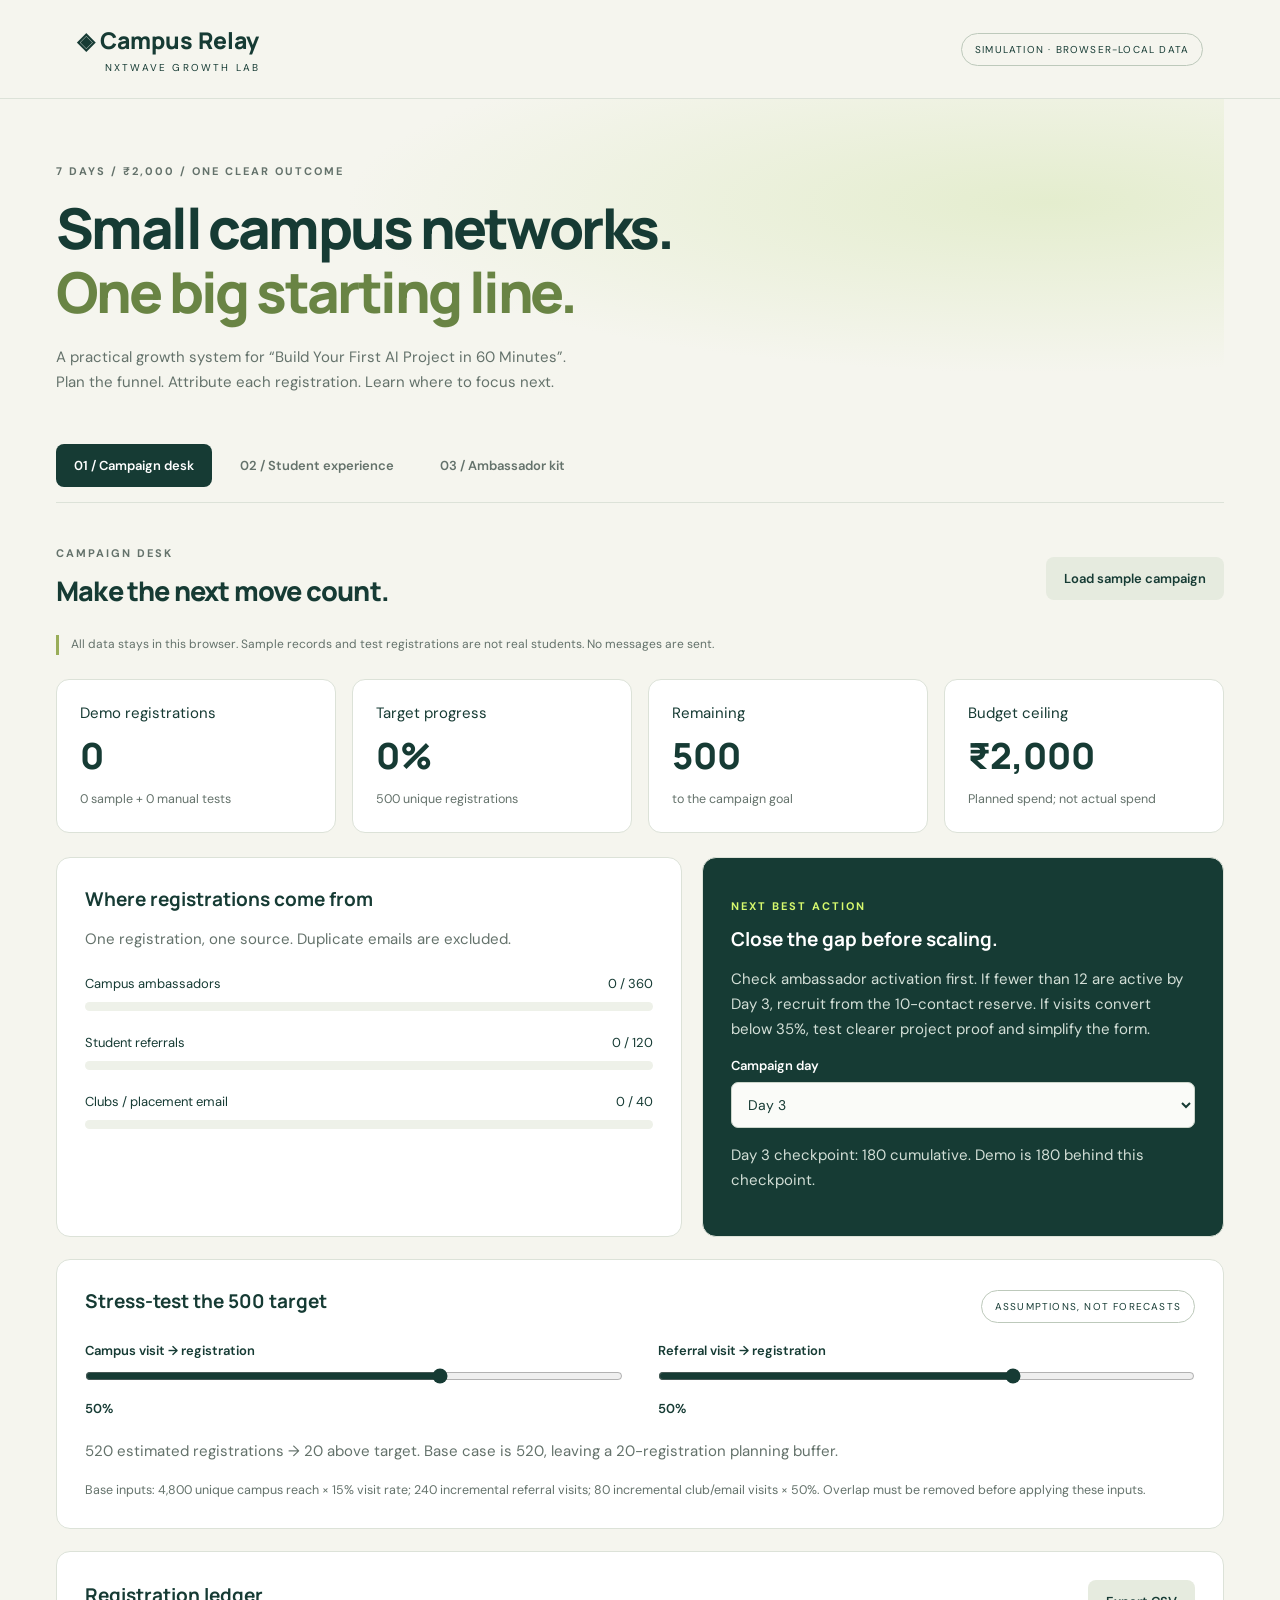
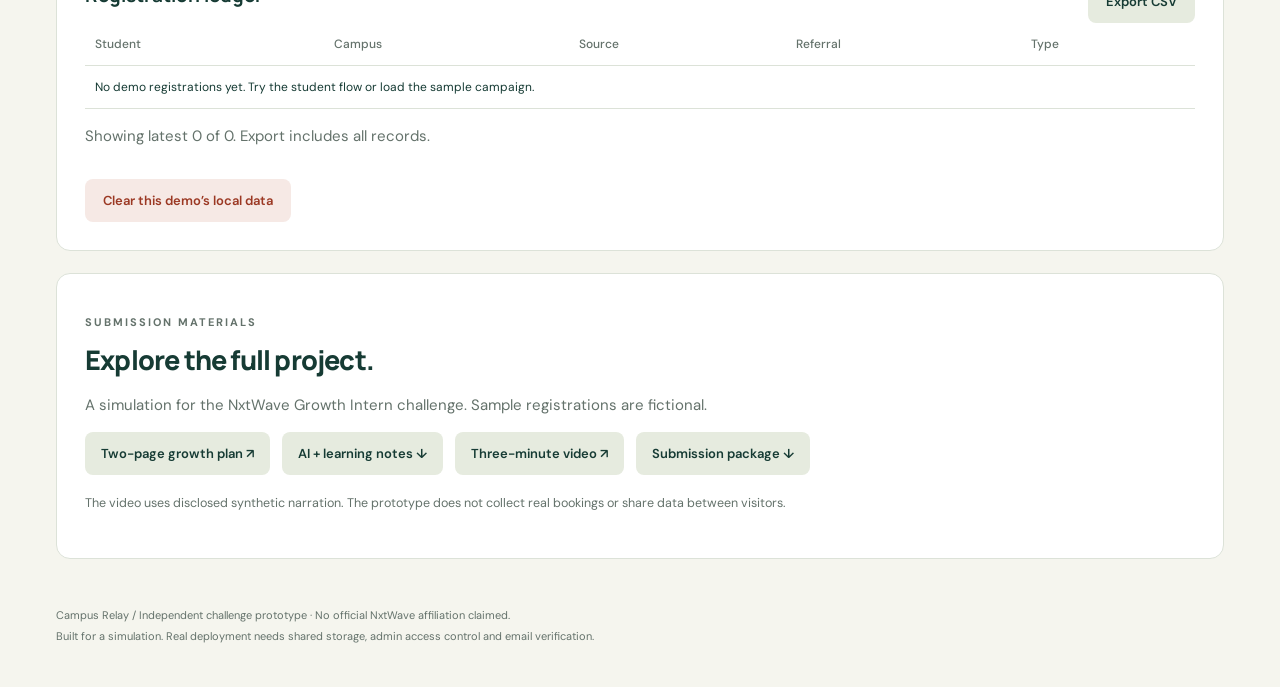
==== public/index.html @ b0dcda12 "Add Campus Relay growth challenge prototype and submission materials" ====
<!doctype html><html lang="en"><head><meta charset="UTF-8"><meta name="viewport" content="width=device-width,initial-scale=1"><title>Campus Relay • Growth Lab</title><link rel="stylesheet" href="style.css"></head><body>
<header><a class="brand" href="#">◈ Campus Relay<span>NXTWAVE GROWTH LAB</span></a><div class="badge">SIMULATION · BROWSER-LOCAL DATA</div></header>
<main><div class="intro"><p class="eyebrow">7 DAYS / ₹2,000 / ONE CLEAR OUTCOME</p><h1>Small campus networks.<br><em>One big starting line.</em></h1><p>A practical growth system for “Build Your First AI Project in 60 Minutes”.<br>Plan the funnel. Attribute each registration. Learn where to focus next.</p></div>
<nav aria-label="Views"><button data-view="dashboard" class="active">01 / Campaign desk</button><button data-view="register">02 / Student experience</button><button data-view="toolkit">03 / Ambassador kit</button></nav>
<section id="dashboard"><div class="section-title"><div><p class="eyebrow">CAMPAIGN DESK</p><h2>Make the next move count.</h2></div><button id="seed" class="secondary">Load sample campaign</button></div><p class="notice">All data stays in this browser. Sample records and test registrations are not real students. No messages are sent.</p><div class="metrics" id="metrics"></div><div class="grid"><article><h3>Where registrations come from</h3><p>One registration, one source. Duplicate emails are excluded.</p><div id="channels"></div></article><article class="dark"><p class="eyebrow">NEXT BEST ACTION</p><h3 id="actionTitle"></h3><p id="action"></p><label for="day">Campaign day</label><select id="day"><option value="1">Day 1</option><option value="2">Day 2</option><option value="3" selected>Day 3</option><option value="4">Day 4</option><option value="5">Day 5</option><option value="6">Day 6</option><option value="7">Day 7</option></select><p id="pace"></p></article></div><article><div class="section-title"><h3>Stress-test the 500 target</h3><span class="badge">ASSUMPTIONS, NOT FORECASTS</span></div><div class="sliders"><label>Campus visit → registration <input id="campusRate" type="range" min="10" max="70" value="50"><output id="campusOut"></output></label><label>Referral visit → registration <input id="refRate" type="range" min="10" max="70" value="50"><output id="refOut"></output></label></div><p id="forecast"></p><small>Base inputs: 4,800 unique campus reach × 15% visit rate; 240 incremental referral visits; 80 incremental club/email visits × 50%. Overlap must be removed before applying these inputs.</small></article><article><div class="section-title"><h3>Registration ledger</h3><button id="export" class="secondary">Export CSV</button></div><div class="table-wrap"><table><thead><tr><th>Student</th><th>Campus</th><th>Source</th><th>Referral</th><th>Type</th></tr></thead><tbody id="ledger"></tbody></table></div><p id="ledgerNote"></p><button id="reset" class="danger">Clear this demo’s local data</button><div id="resetConfirm" hidden><p>Delete only Campus Relay sample and test records from this browser?</p><button id="confirmReset">Yes, clear records</button><button id="cancelReset" class="secondary">Cancel</button></div></article></section>
<section id="register" hidden><div class="grid"><article class="dark"><p class="eyebrow">FREE ONLINE WORKSHOP · PROPOSED CONCEPT</p><h2>Build something you<br>can explain in an interview.</h2><p>Build Your First AI Project in 60 Minutes</p><ul><li>Start with a guided AI study-planner template.</li><li>Customize it for a real student problem.</li><li>Leave with a demo and a README outline.</li></ul><p>For final-year engineering students with basic computer skills. Bring a laptop and internet. No prior AI experience assumed.</p><small>Project, platform and prerequisites need host validation. Workshop date and time are not yet announced. This prototype does not reserve a real seat.</small></article><article><p class="eyebrow">TRY THE REGISTRATION FLOW</p><h2>Your first project starts here.</h2><form id="form"><label>Name<input name="name" required maxlength="60" placeholder="Demo Student"></label><label>Email<input name="email" type="email" required maxlength="120" placeholder="student@example.com"></label><label>College<input name="college" required maxlength="100" placeholder="Example Engineering College"></label><label>Study year<select name="year" required><option value="">Select study year</option><option value="final">Final-year engineering</option><option value="other">Other</option></select></label><label>Source<select name="source" id="source"><option value="campus">Campus WhatsApp / ambassador</option><option value="referral">Student referral</option><option value="club">Club / placement email</option></select></label><label>Referral code (optional)<input name="ref" id="ref" maxlength="20" placeholder="CAMPUS01"></label><label class="check"><input type="checkbox" name="consent" required> I understand this is a local demo. Use fictional details; data stays in this browser until cleared.</label><button type="submit">Create demo registration ↗</button></form><div id="status" role="status" aria-live="polite"></div><div id="success" hidden><h3>You’re in the demo.</h3><p>No real workshop seat or reminder has been created.</p><label>Your referral link<input id="personalLink" readonly></label><button id="copyPersonal" class="secondary">Copy referral link</button><p>Open this link in the same browser profile to test a second student. The site is shareable, but demo records and student referral validation stay in each browser.</p></div></article></div></section>
<section id="toolkit" hidden><div class="section-title"><div><p class="eyebrow">AMBASSADOR KIT</p><h2>Make the invitation useful.</h2></div><span class="badge">DRAFT ONLY · NOTHING SENT</span></div><div class="grid"><article><h3>Build a tracked invitation</h3><label for="code">Ambassador code (3–20 letters or digits)</label><input id="code" value="CAMPUS01" maxlength="20"><label for="kitSource">Channel</label><select id="kitSource"><option value="campus">Campus WhatsApp</option><option value="club">Club / placement email</option></select><button id="generate">Generate draft</button><p id="kitStatus" role="status"></p><label for="invite">Message draft</label><textarea id="invite" rows="9" readonly></textarea><button id="copyInvite" class="secondary">Copy draft</button></article><article><h3>The 7-day operating rhythm</h3><ol class="timeline"><li><strong>Day 1 · Validate</strong>Interview 5 students; approach 30 campus contacts. Confirm host details.</li><li><strong>Day 2 · Activate</strong>Secure 20 opt-in ambassadors; run two message variants.</li><li><strong>Day 3 · Inspect</strong>Target 180 cumulative signups. Fix low conversion before expanding.</li><li><strong>Days 4–5 · Amplify</strong>Repeat winning copy in permitted groups; activate referrals.</li><li><strong>Day 6 · Recover</strong>Target 440. Ask approved backup clubs to close the measured gap.</li><li><strong>Day 7 · Close</strong>Target 500. Send opted-in reminders; audit duplicate registrations.</li></ol><p>Never scrape student numbers, spam groups, fabricate urgency or promise jobs. No incentive for raw signups.</p></article></div></section>
<article id="submission"><p class="eyebrow">SUBMISSION MATERIALS</p><h2>Explore the full project.</h2><p>A simulation for the NxtWave Growth Intern challenge. Sample registrations are fictional.</p><div class="downloads"><a href="downloads/Growth-Plan.pdf" target="_blank" rel="noopener">Two-page growth plan ↗</a><a href="downloads/AI-LEARNING-NOTES.md" download>AI + learning notes ↓</a><a href="downloads/Campus-Relay-Walkthrough.mp4" target="_blank" rel="noopener">Three-minute video ↗</a><a href="downloads/Submission-Package.zip" download>Submission package ↓</a></div><p><small>The video uses disclosed synthetic narration. The prototype does not collect real bookings or share data between visitors.</small></p></article><footer>Campus Relay / Independent challenge prototype · No official NxtWave affiliation claimed.<br>Built for a simulation. Real deployment needs shared storage, admin access control and email verification.</footer></main><script src="app.js"></script></body></html>
---- public/style.css ----
@import url('https://fonts.googleapis.com/css2?family=DM+Sans:wght@400;500;600;700&family=Manrope:wght@400;600;700;800&display=swap');
:root{--ink:#163b34;--muted:#64726b;--paper:#f5f5ee;--line:#dce2d8;--green:#d7f96d}*{box-sizing:border-box}body{margin:0;background:var(--paper);color:var(--ink);font:15px 'DM Sans',Arial,sans-serif}header{display:flex;justify-content:space-between;align-items:center;padding:24px 6%;border-bottom:1px solid var(--line)}.brand{font:800 23px Manrope,Arial;color:var(--ink);text-decoration:none}.brand span{display:block;font:10px 'DM Sans',Arial;letter-spacing:2.2px;margin:5px 0 0 28px}.badge{font-size:10px;letter-spacing:1.2px;border:1px solid #bdc9bb;border-radius:30px;padding:9px 13px;white-space:nowrap}main{max-width:1240px;margin:auto;padding:0 36px}.intro{padding:52px 0 34px;background:radial-gradient(ellipse at 85% 30%,#e4edce,transparent 50%)}.eyebrow{font-size:11px;letter-spacing:2px;font-weight:700}h1{font:800 clamp(34px,4.4vw,60px)/1.13 Manrope,Arial;letter-spacing:-2.6px;margin:16px 0 22px}h1 em{font-style:normal;color:#698444}p{line-height:1.65;color:var(--muted)}nav{display:flex;gap:10px;border-bottom:1px solid var(--line);margin-bottom:30px;padding-bottom:15px}button{border:0;background:var(--ink);color:white;border-radius:8px;padding:13px 18px;font:600 13px 'DM Sans',Arial;cursor:pointer}button:hover{filter:brightness(1.13)}button:focus-visible,a:focus-visible{outline:3px solid #91aa43;outline-offset:3px}nav button{background:transparent;color:var(--muted)}nav .active{background:var(--ink);color:white}.section-title{display:flex;align-items:center;justify-content:space-between;gap:16px}h2{font:800 27px/1.3 Manrope,Arial;letter-spacing:-.8px;margin:8px 0 15px}h3{font:700 19px Manrope,Arial;margin:0 0 12px}.secondary{background:#e6ebdf;color:var(--ink)}.notice{font-size:12px;border-left:3px solid #99ad59;padding-left:12px}.metrics{display:grid;grid-template-columns:repeat(4,1fr);gap:16px;margin:24px 0}.metric{background:white;border:1px solid var(--line);border-radius:13px;padding:23px}.metric strong{display:block;font:800 36px Manrope;margin:8px 0}.metric small{color:var(--muted)}.grid{display:grid;grid-template-columns:1.2fr 1fr;gap:20px}article{background:white;border:1px solid var(--line);padding:28px;border-radius:14px;margin-bottom:22px}.dark{background:var(--ink);color:white}.dark p,.dark small{color:#d3dfd7}.dark .eyebrow{color:var(--green)}.dark li{margin-bottom:17px;line-height:1.6}.bar-row{margin:23px 0}.bar-label{display:flex;justify-content:space-between;margin-bottom:10px;font-size:13px}.track{height:9px;background:#eef1e9;border-radius:6px;overflow:hidden}.fill{height:100%;background:#9bbf49;border-radius:6px}.sliders{display:grid;grid-template-columns:1fr 1fr;gap:35px}.table-wrap{overflow:auto}table{width:100%;border-collapse:collapse;text-align:left;font-size:12px}th,td{padding:13px 10px;border-bottom:1px solid var(--line)}th{color:var(--muted);font-weight:500}label{display:block;font-size:13px;font-weight:600;margin:16px 0 7px}input,select,textarea{display:block;width:100%;padding:12px;border:1px solid #cbd5cb;background:#fafbf8;border-radius:7px;font:14px 'DM Sans',Arial;color:var(--ink);margin:8px 0 15px}input[type=range]{padding:0;accent-color:var(--ink)}input[type=checkbox]{width:auto;margin:3px 0}.check{display:flex;gap:10px;font-weight:400;line-height:1.5}.danger{background:#f6e9e5;color:#9b3823;margin-top:16px}small{line-height:1.6;color:var(--muted)}footer{padding:24px 0 40px;color:var(--muted);font-size:11px;line-height:1.9}.timeline{padding-left:22px}.timeline li{padding:0 0 20px 10px;color:var(--muted);line-height:1.5}.timeline strong{display:block;color:var(--ink);margin-bottom:5px}#status{padding-top:15px;font-weight:600}#success{border-top:1px solid var(--line);margin-top:20px;padding-top:20px}[hidden]{display:none!important}@media(max-width:700px){header{padding:20px}.badge{white-space:normal;font-size:9px}main{padding:0 18px}.intro{padding-top:30px}h1{letter-spacing:-1.5px}.grid,.sliders{grid-template-columns:1fr}.metrics{grid-template-columns:1fr 1fr}.metric{padding:16px}.metric strong{font-size:28px}nav{gap:1px}nav button{padding:10px;font-size:11px}article{padding:21px}.section-title{align-items:flex-start;flex-wrap:wrap}}

.downloads{display:flex;gap:12px;flex-wrap:wrap}.downloads a{background:#e6ebdf;color:#163b34;border-radius:8px;padding:13px 16px;text-decoration:none;font-weight:600;font-size:13px}.downloads a:hover{background:#d7f96d}
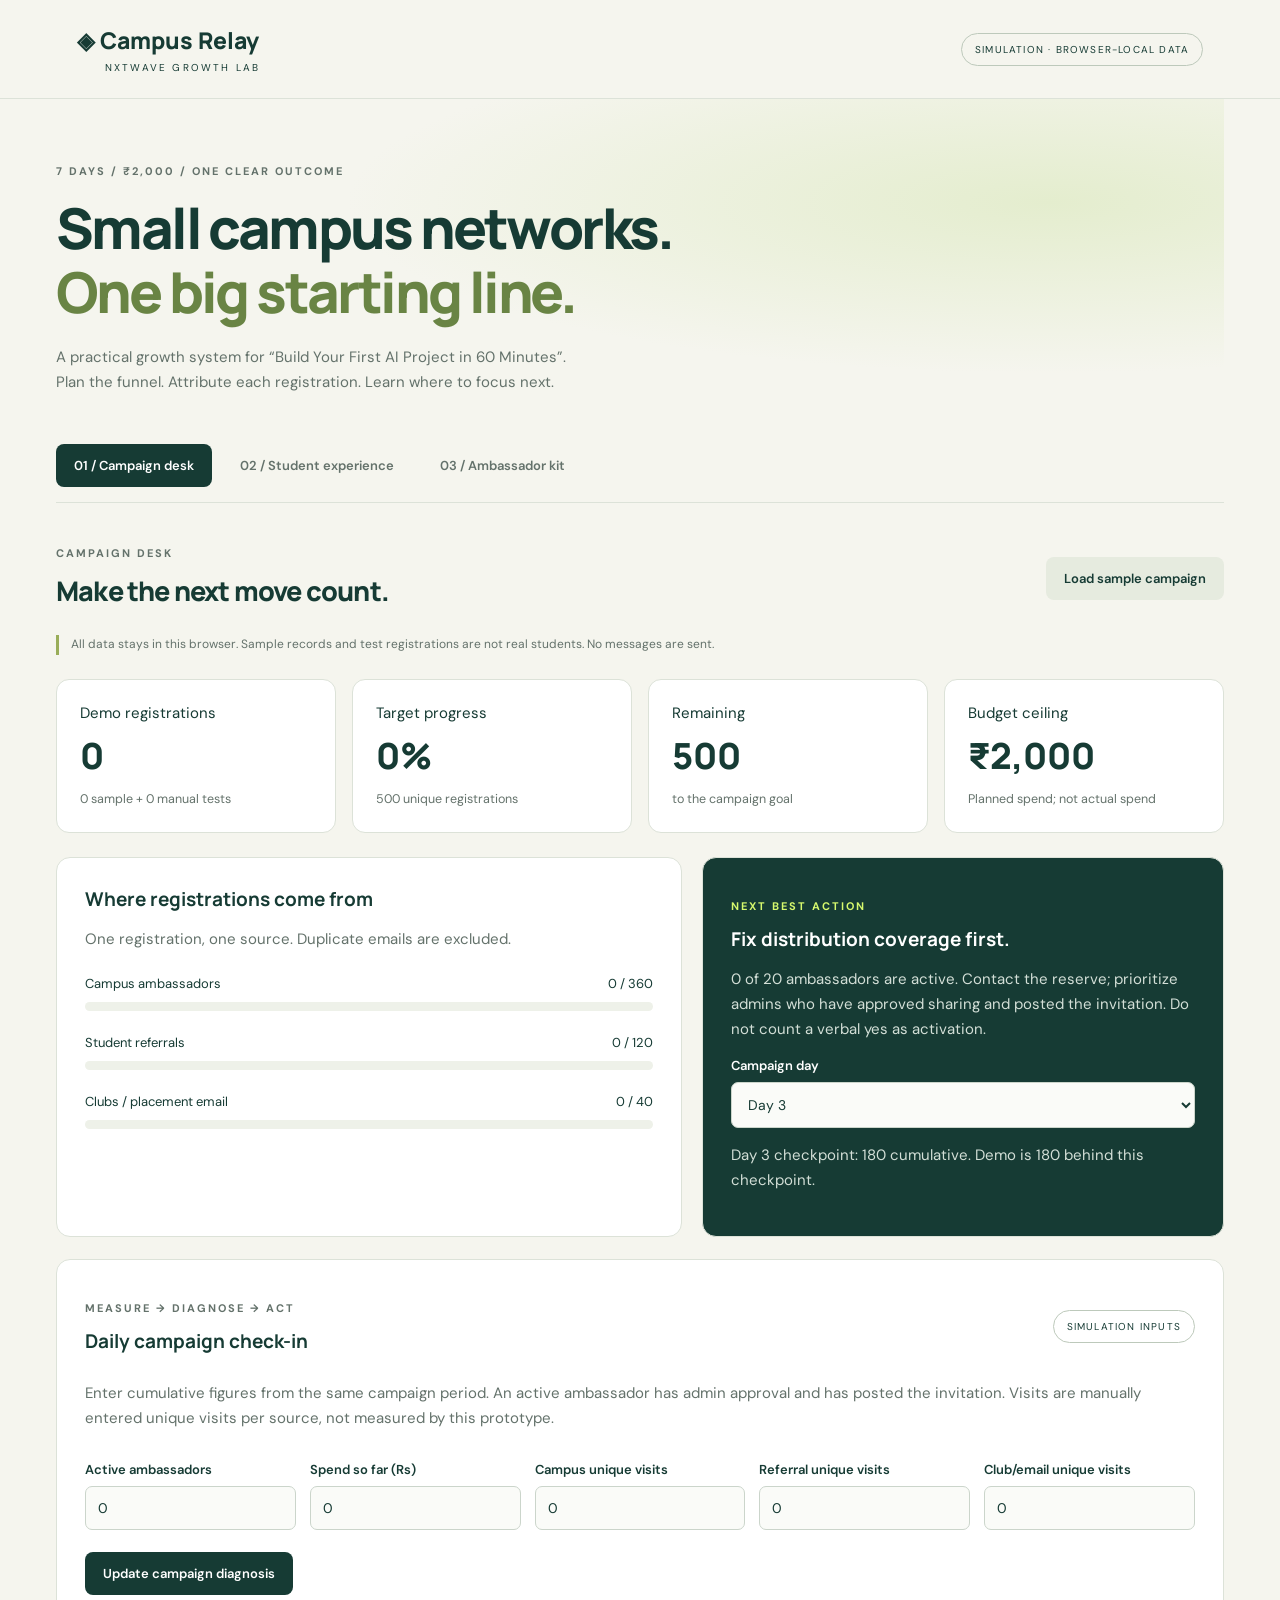
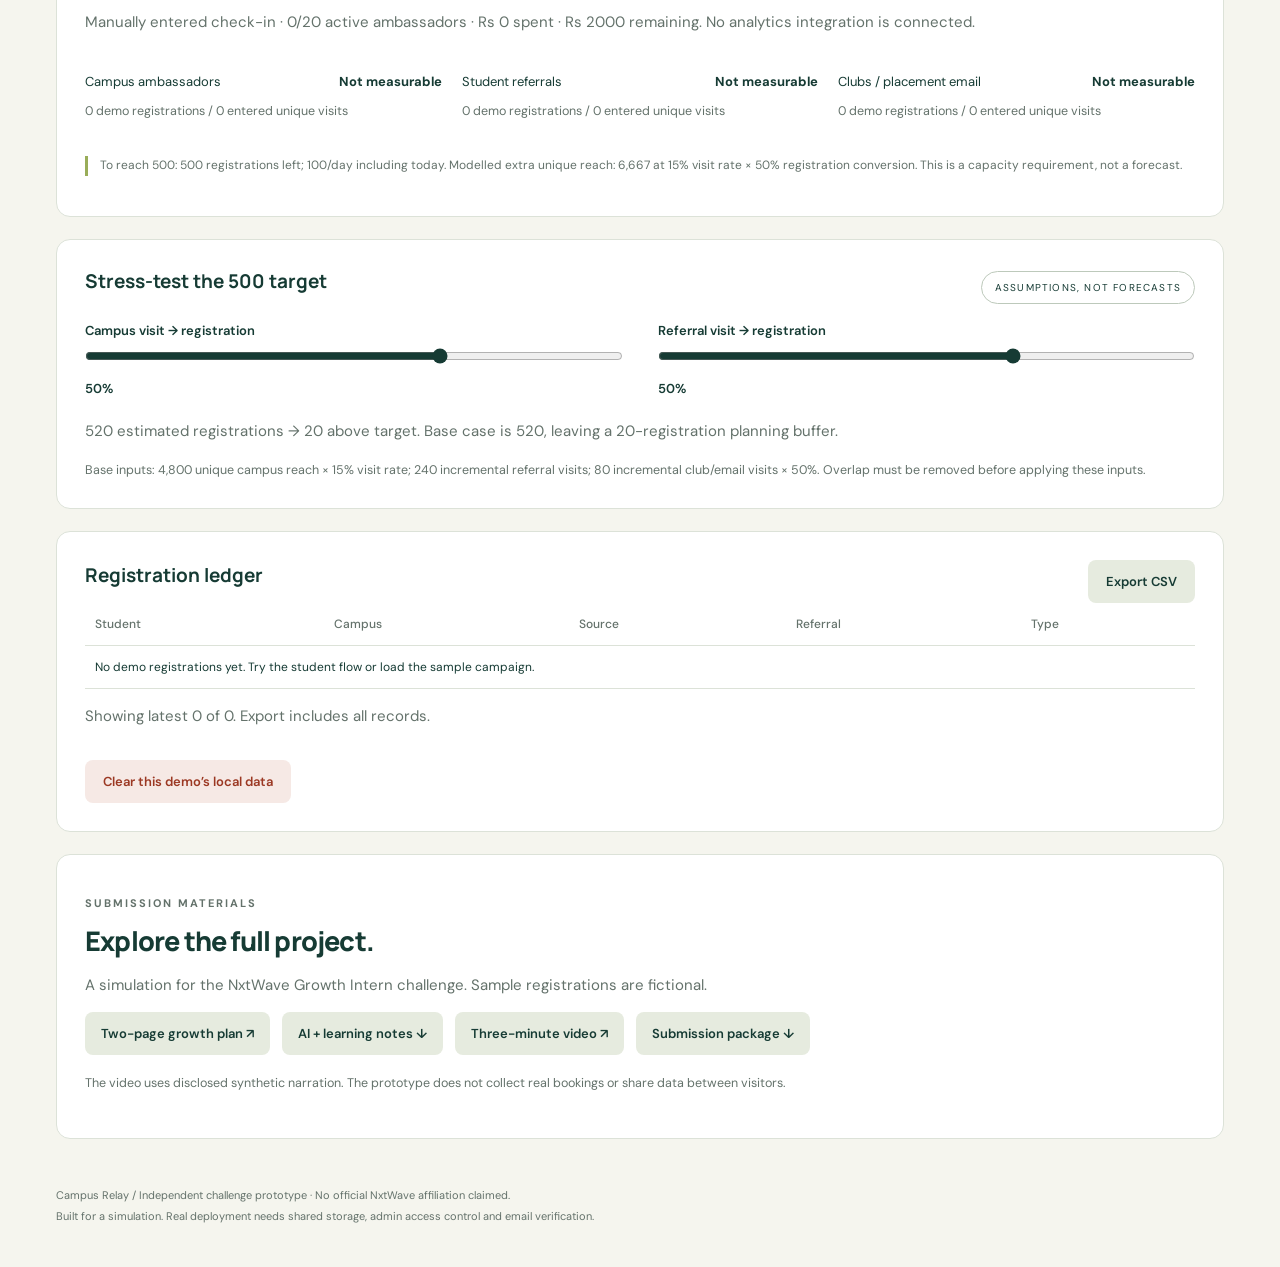
==== commit 842a8bc5: "Strengthen growth assumptions and add campaign decision checks" ====
--- a/public/index.html
+++ b/public/index.html
@@ -2,7 +2,7 @@
 <header><a class="brand" href="#">◈ Campus Relay<span>NXTWAVE GROWTH LAB</span></a><div class="badge">SIMULATION · BROWSER-LOCAL DATA</div></header>
 <main><div class="intro"><p class="eyebrow">7 DAYS / ₹2,000 / ONE CLEAR OUTCOME</p><h1>Small campus networks.<br><em>One big starting line.</em></h1><p>A practical growth system for “Build Your First AI Project in 60 Minutes”.<br>Plan the funnel. Attribute each registration. Learn where to focus next.</p></div>
 <nav aria-label="Views"><button data-view="dashboard" class="active">01 / Campaign desk</button><button data-view="register">02 / Student experience</button><button data-view="toolkit">03 / Ambassador kit</button></nav>
-<section id="dashboard"><div class="section-title"><div><p class="eyebrow">CAMPAIGN DESK</p><h2>Make the next move count.</h2></div><button id="seed" class="secondary">Load sample campaign</button></div><p class="notice">All data stays in this browser. Sample records and test registrations are not real students. No messages are sent.</p><div class="metrics" id="metrics"></div><div class="grid"><article><h3>Where registrations come from</h3><p>One registration, one source. Duplicate emails are excluded.</p><div id="channels"></div></article><article class="dark"><p class="eyebrow">NEXT BEST ACTION</p><h3 id="actionTitle"></h3><p id="action"></p><label for="day">Campaign day</label><select id="day"><option value="1">Day 1</option><option value="2">Day 2</option><option value="3" selected>Day 3</option><option value="4">Day 4</option><option value="5">Day 5</option><option value="6">Day 6</option><option value="7">Day 7</option></select><p id="pace"></p></article></div><article><div class="section-title"><h3>Stress-test the 500 target</h3><span class="badge">ASSUMPTIONS, NOT FORECASTS</span></div><div class="sliders"><label>Campus visit → registration <input id="campusRate" type="range" min="10" max="70" value="50"><output id="campusOut"></output></label><label>Referral visit → registration <input id="refRate" type="range" min="10" max="70" value="50"><output id="refOut"></output></label></div><p id="forecast"></p><small>Base inputs: 4,800 unique campus reach × 15% visit rate; 240 incremental referral visits; 80 incremental club/email visits × 50%. Overlap must be removed before applying these inputs.</small></article><article><div class="section-title"><h3>Registration ledger</h3><button id="export" class="secondary">Export CSV</button></div><div class="table-wrap"><table><thead><tr><th>Student</th><th>Campus</th><th>Source</th><th>Referral</th><th>Type</th></tr></thead><tbody id="ledger"></tbody></table></div><p id="ledgerNote"></p><button id="reset" class="danger">Clear this demo’s local data</button><div id="resetConfirm" hidden><p>Delete only Campus Relay sample and test records from this browser?</p><button id="confirmReset">Yes, clear records</button><button id="cancelReset" class="secondary">Cancel</button></div></article></section>
+<section id="dashboard"><div class="section-title"><div><p class="eyebrow">CAMPAIGN DESK</p><h2>Make the next move count.</h2></div><button id="seed" class="secondary">Load sample campaign</button></div><p class="notice">All data stays in this browser. Sample records and test registrations are not real students. No messages are sent.</p><div class="metrics" id="metrics"></div><div class="grid"><article><h3>Where registrations come from</h3><p>One registration, one source. Duplicate emails are excluded.</p><div id="channels"></div></article><article class="dark"><p class="eyebrow">NEXT BEST ACTION</p><h3 id="actionTitle"></h3><p id="action"></p><label for="day">Campaign day</label><select id="day"><option value="1">Day 1</option><option value="2">Day 2</option><option value="3" selected>Day 3</option><option value="4">Day 4</option><option value="5">Day 5</option><option value="6">Day 6</option><option value="7">Day 7</option></select><p id="pace"></p></article></div><article id="operations"><div class="section-title"><div><p class="eyebrow">MEASURE → DIAGNOSE → ACT</p><h3>Daily campaign check-in</h3></div><span class="badge">SIMULATION INPUTS</span></div><p>Enter cumulative figures from the same campaign period. An active ambassador has admin approval and has posted the invitation. Visits are manually entered unique visits per source, not measured by this prototype.</p><form id="opsForm"><div class="ops-fields"><label>Active ambassadors<input id="opsActive" type="number" min="0" max="20" step="1" value="0" required></label><label>Spend so far (Rs)<input id="opsSpend" type="number" min="0" max="2000" step="1" value="0" required></label><label>Campus unique visits<input id="opscampus" type="number" min="0" step="1" value="0" required></label><label>Referral unique visits<input id="opsreferral" type="number" min="0" step="1" value="0" required></label><label>Club/email unique visits<input id="opsclub" type="number" min="0" step="1" value="0" required></label></div><button type="submit">Update campaign diagnosis</button><p id="opsStatus" role="status" aria-live="polite"></p></form><p id="opsSummary"></p><div id="conversionRows" class="conversion-grid"></div><p id="recovery" class="notice"></p></article><article><div class="section-title"><h3>Stress-test the 500 target</h3><span class="badge">ASSUMPTIONS, NOT FORECASTS</span></div><div class="sliders"><label>Campus visit → registration <input id="campusRate" type="range" min="10" max="70" value="50"><output id="campusOut"></output></label><label>Referral visit → registration <input id="refRate" type="range" min="10" max="70" value="50"><output id="refOut"></output></label></div><p id="forecast"></p><small>Base inputs: 4,800 unique campus reach × 15% visit rate; 240 incremental referral visits; 80 incremental club/email visits × 50%. Overlap must be removed before applying these inputs.</small></article><article><div class="section-title"><h3>Registration ledger</h3><button id="export" class="secondary">Export CSV</button></div><div class="table-wrap"><table><thead><tr><th>Student</th><th>Campus</th><th>Source</th><th>Referral</th><th>Type</th></tr></thead><tbody id="ledger"></tbody></table></div><p id="ledgerNote"></p><button id="reset" class="danger">Clear this demo’s local data</button><div id="resetConfirm" hidden><p>Delete only Campus Relay sample and test records from this browser?</p><button id="confirmReset">Yes, clear records</button><button id="cancelReset" class="secondary">Cancel</button></div></article></section>
 <section id="register" hidden><div class="grid"><article class="dark"><p class="eyebrow">FREE ONLINE WORKSHOP · PROPOSED CONCEPT</p><h2>Build something you<br>can explain in an interview.</h2><p>Build Your First AI Project in 60 Minutes</p><ul><li>Start with a guided AI study-planner template.</li><li>Customize it for a real student problem.</li><li>Leave with a demo and a README outline.</li></ul><p>For final-year engineering students with basic computer skills. Bring a laptop and internet. No prior AI experience assumed.</p><small>Project, platform and prerequisites need host validation. Workshop date and time are not yet announced. This prototype does not reserve a real seat.</small></article><article><p class="eyebrow">TRY THE REGISTRATION FLOW</p><h2>Your first project starts here.</h2><form id="form"><label>Name<input name="name" required maxlength="60" placeholder="Demo Student"></label><label>Email<input name="email" type="email" required maxlength="120" placeholder="student@example.com"></label><label>College<input name="college" required maxlength="100" placeholder="Example Engineering College"></label><label>Study year<select name="year" required><option value="">Select study year</option><option value="final">Final-year engineering</option><option value="other">Other</option></select></label><label>Source<select name="source" id="source"><option value="campus">Campus WhatsApp / ambassador</option><option value="referral">Student referral</option><option value="club">Club / placement email</option></select></label><label>Referral code (optional)<input name="ref" id="ref" maxlength="20" placeholder="CAMPUS01"></label><label class="check"><input type="checkbox" name="consent" required> I understand this is a local demo. Use fictional details; data stays in this browser until cleared.</label><button type="submit">Create demo registration ↗</button></form><div id="status" role="status" aria-live="polite"></div><div id="success" hidden><h3>You’re in the demo.</h3><p>No real workshop seat or reminder has been created.</p><label>Your referral link<input id="personalLink" readonly></label><button id="copyPersonal" class="secondary">Copy referral link</button><p>Open this link in the same browser profile to test a second student. The site is shareable, but demo records and student referral validation stay in each browser.</p></div></article></div></section>
-<section id="toolkit" hidden><div class="section-title"><div><p class="eyebrow">AMBASSADOR KIT</p><h2>Make the invitation useful.</h2></div><span class="badge">DRAFT ONLY · NOTHING SENT</span></div><div class="grid"><article><h3>Build a tracked invitation</h3><label for="code">Ambassador code (3–20 letters or digits)</label><input id="code" value="CAMPUS01" maxlength="20"><label for="kitSource">Channel</label><select id="kitSource"><option value="campus">Campus WhatsApp</option><option value="club">Club / placement email</option></select><button id="generate">Generate draft</button><p id="kitStatus" role="status"></p><label for="invite">Message draft</label><textarea id="invite" rows="9" readonly></textarea><button id="copyInvite" class="secondary">Copy draft</button></article><article><h3>The 7-day operating rhythm</h3><ol class="timeline"><li><strong>Day 1 · Validate</strong>Interview 5 students; approach 30 campus contacts. Confirm host details.</li><li><strong>Day 2 · Activate</strong>Secure 20 opt-in ambassadors; run two message variants.</li><li><strong>Day 3 · Inspect</strong>Target 180 cumulative signups. Fix low conversion before expanding.</li><li><strong>Days 4–5 · Amplify</strong>Repeat winning copy in permitted groups; activate referrals.</li><li><strong>Day 6 · Recover</strong>Target 440. Ask approved backup clubs to close the measured gap.</li><li><strong>Day 7 · Close</strong>Target 500. Send opted-in reminders; audit duplicate registrations.</li></ol><p>Never scrape student numbers, spam groups, fabricate urgency or promise jobs. No incentive for raw signups.</p></article></div></section>
-<article id="submission"><p class="eyebrow">SUBMISSION MATERIALS</p><h2>Explore the full project.</h2><p>A simulation for the NxtWave Growth Intern challenge. Sample registrations are fictional.</p><div class="downloads"><a href="downloads/Growth-Plan.pdf" target="_blank" rel="noopener">Two-page growth plan ↗</a><a href="downloads/AI-LEARNING-NOTES.md" download>AI + learning notes ↓</a><a href="downloads/Campus-Relay-Walkthrough.mp4" target="_blank" rel="noopener">Three-minute video ↗</a><a href="downloads/Submission-Package.zip" download>Submission package ↓</a></div><p><small>The video uses disclosed synthetic narration. The prototype does not collect real bookings or share data between visitors.</small></p></article><footer>Campus Relay / Independent challenge prototype · No official NxtWave affiliation claimed.<br>Built for a simulation. Real deployment needs shared storage, admin access control and email verification.</footer></main><script src="app.js"></script></body></html>
+<section id="toolkit" hidden><div class="section-title"><div><p class="eyebrow">AMBASSADOR KIT</p><h2>Make the invitation useful.</h2></div><span class="badge">DRAFT ONLY · NOTHING SENT</span></div><div class="grid"><article><h3>Build a tracked invitation</h3><label for="code">Ambassador code (3–20 letters or digits)</label><input id="code" value="CAMPUS01" maxlength="20"><label for="kitSource">Channel</label><select id="kitSource"><option value="campus">Campus WhatsApp</option><option value="club">Club / placement email</option></select><button id="generate">Generate draft</button><p id="kitStatus" role="status"></p><label for="invite">Message draft</label><textarea id="invite" rows="9" readonly></textarea><button id="copyInvite" class="secondary">Copy draft</button></article><article><h3>The 7-day operating rhythm</h3><ol class="timeline"><li><strong>Day 1 · Validate</strong>Interview 5 students; approach 60 campus contacts plus 10 reserves. Confirm host details.</li><li><strong>Day 2 · Activate</strong>Secure 20 opt-in ambassadors; run two message variants.</li><li><strong>Day 3 · Inspect</strong>Target 180 cumulative signups. Fix low conversion before expanding.</li><li><strong>Days 4–5 · Amplify</strong>Repeat winning copy in permitted groups; activate referrals.</li><li><strong>Day 6 · Recover</strong>Target 440. Ask approved backup clubs to close the measured gap.</li><li><strong>Day 7 · Close</strong>Target 500. Send opted-in reminders; audit duplicate registrations.</li></ol><p>Never scrape student numbers, spam groups, fabricate urgency or promise jobs. No incentive for raw signups.</p></article></div></section>
+<article id="submission"><p class="eyebrow">SUBMISSION MATERIALS</p><h2>Explore the full project.</h2><p>A simulation for the NxtWave Growth Intern challenge. Sample registrations are fictional.</p><div class="downloads"><a href="downloads/Growth-Plan.pdf" target="_blank" rel="noopener">Two-page growth plan ↗</a><a href="downloads/AI-LEARNING-NOTES.md" download>AI + learning notes ↓</a><a href="downloads/Campus-Relay-Walkthrough.mp4" target="_blank" rel="noopener">Three-minute video ↗</a><a href="downloads/Submission-Package.zip" download>Submission package ↓</a></div><p><small>The video uses disclosed synthetic narration. The prototype does not collect real bookings or share data between visitors.</small></p></article><footer>Campus Relay / Independent challenge prototype · No official NxtWave affiliation claimed.<br>Built for a simulation. Real deployment needs shared storage, admin access control and email verification.</footer></main><script src="app.js"></script><script src="operations.js"></script></body></html>
--- a/public/style.css
+++ b/public/style.css
@@ -1,4 +1,6 @@
 @import url('https://fonts.googleapis.com/css2?family=DM+Sans:wght@400;500;600;700&family=Manrope:wght@400;600;700;800&display=swap');
 :root{--ink:#163b34;--muted:#64726b;--paper:#f5f5ee;--line:#dce2d8;--green:#d7f96d}*{box-sizing:border-box}body{margin:0;background:var(--paper);color:var(--ink);font:15px 'DM Sans',Arial,sans-serif}header{display:flex;justify-content:space-between;align-items:center;padding:24px 6%;border-bottom:1px solid var(--line)}.brand{font:800 23px Manrope,Arial;color:var(--ink);text-decoration:none}.brand span{display:block;font:10px 'DM Sans',Arial;letter-spacing:2.2px;margin:5px 0 0 28px}.badge{font-size:10px;letter-spacing:1.2px;border:1px solid #bdc9bb;border-radius:30px;padding:9px 13px;white-space:nowrap}main{max-width:1240px;margin:auto;padding:0 36px}.intro{padding:52px 0 34px;background:radial-gradient(ellipse at 85% 30%,#e4edce,transparent 50%)}.eyebrow{font-size:11px;letter-spacing:2px;font-weight:700}h1{font:800 clamp(34px,4.4vw,60px)/1.13 Manrope,Arial;letter-spacing:-2.6px;margin:16px 0 22px}h1 em{font-style:normal;color:#698444}p{line-height:1.65;color:var(--muted)}nav{display:flex;gap:10px;border-bottom:1px solid var(--line);margin-bottom:30px;padding-bottom:15px}button{border:0;background:var(--ink);color:white;border-radius:8px;padding:13px 18px;font:600 13px 'DM Sans',Arial;cursor:pointer}button:hover{filter:brightness(1.13)}button:focus-visible,a:focus-visible{outline:3px solid #91aa43;outline-offset:3px}nav button{background:transparent;color:var(--muted)}nav .active{background:var(--ink);color:white}.section-title{display:flex;align-items:center;justify-content:space-between;gap:16px}h2{font:800 27px/1.3 Manrope,Arial;letter-spacing:-.8px;margin:8px 0 15px}h3{font:700 19px Manrope,Arial;margin:0 0 12px}.secondary{background:#e6ebdf;color:var(--ink)}.notice{font-size:12px;border-left:3px solid #99ad59;padding-left:12px}.metrics{display:grid;grid-template-columns:repeat(4,1fr);gap:16px;margin:24px 0}.metric{background:white;border:1px solid var(--line);border-radius:13px;padding:23px}.metric strong{display:block;font:800 36px Manrope;margin:8px 0}.metric small{color:var(--muted)}.grid{display:grid;grid-template-columns:1.2fr 1fr;gap:20px}article{background:white;border:1px solid var(--line);padding:28px;border-radius:14px;margin-bottom:22px}.dark{background:var(--ink);color:white}.dark p,.dark small{color:#d3dfd7}.dark .eyebrow{color:var(--green)}.dark li{margin-bottom:17px;line-height:1.6}.bar-row{margin:23px 0}.bar-label{display:flex;justify-content:space-between;margin-bottom:10px;font-size:13px}.track{height:9px;background:#eef1e9;border-radius:6px;overflow:hidden}.fill{height:100%;background:#9bbf49;border-radius:6px}.sliders{display:grid;grid-template-columns:1fr 1fr;gap:35px}.table-wrap{overflow:auto}table{width:100%;border-collapse:collapse;text-align:left;font-size:12px}th,td{padding:13px 10px;border-bottom:1px solid var(--line)}th{color:var(--muted);font-weight:500}label{display:block;font-size:13px;font-weight:600;margin:16px 0 7px}input,select,textarea{display:block;width:100%;padding:12px;border:1px solid #cbd5cb;background:#fafbf8;border-radius:7px;font:14px 'DM Sans',Arial;color:var(--ink);margin:8px 0 15px}input[type=range]{padding:0;accent-color:var(--ink)}input[type=checkbox]{width:auto;margin:3px 0}.check{display:flex;gap:10px;font-weight:400;line-height:1.5}.danger{background:#f6e9e5;color:#9b3823;margin-top:16px}small{line-height:1.6;color:var(--muted)}footer{padding:24px 0 40px;color:var(--muted);font-size:11px;line-height:1.9}.timeline{padding-left:22px}.timeline li{padding:0 0 20px 10px;color:var(--muted);line-height:1.5}.timeline strong{display:block;color:var(--ink);margin-bottom:5px}#status{padding-top:15px;font-weight:600}#success{border-top:1px solid var(--line);margin-top:20px;padding-top:20px}[hidden]{display:none!important}@media(max-width:700px){header{padding:20px}.badge{white-space:normal;font-size:9px}main{padding:0 18px}.intro{padding-top:30px}h1{letter-spacing:-1.5px}.grid,.sliders{grid-template-columns:1fr}.metrics{grid-template-columns:1fr 1fr}.metric{padding:16px}.metric strong{font-size:28px}nav{gap:1px}nav button{padding:10px;font-size:11px}article{padding:21px}.section-title{align-items:flex-start;flex-wrap:wrap}}
 
+.ops-fields{display:grid;grid-template-columns:repeat(5,1fr);gap:14px}.conversion-grid{display:grid;grid-template-columns:repeat(3,1fr);gap:20px}@media(max-width:800px){.ops-fields{grid-template-columns:1fr 1fr}.conversion-grid{grid-template-columns:1fr}}
+
 .downloads{display:flex;gap:12px;flex-wrap:wrap}.downloads a{background:#e6ebdf;color:#163b34;border-radius:8px;padding:13px 16px;text-decoration:none;font-weight:600;font-size:13px}.downloads a:hover{background:#d7f96d}
